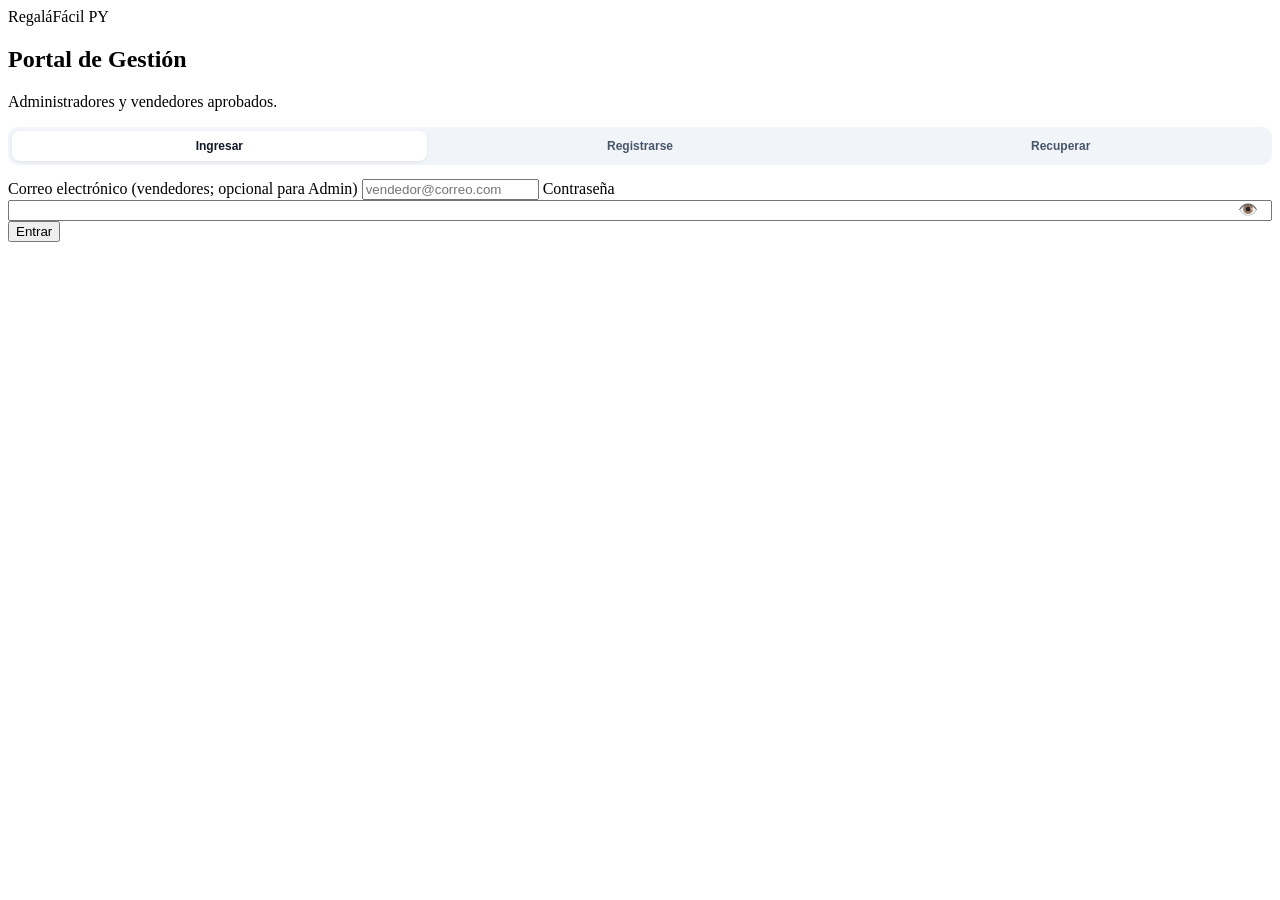
==== public/admin.html @ 680dcd23 "feat: modal de producto a pantalla completa por bloques y carga IA en 1 clic" ====
<!doctype html>
<html lang="es">
<head>
  <meta charset="utf-8" />
  <meta name="viewport" content="width=device-width, initial-scale=1" />
  <title>Admin — RegaláFácil PY</title>
  <link rel="stylesheet" href="/admin.css" />
  <style>
    /* Modal de producto a pantalla completa y por bloques */
    #productModal.sheet{width:100vw;max-width:1180px;height:94vh;max-height:94vh;margin:auto;padding:0;border-radius:16px;overflow:hidden}
    #productModal .modal-shell{display:flex;flex-direction:column;height:100%;max-height:94vh;background:#f8fafc}
    #productModal .sheet-head{padding:14px 20px;background:#fff;border-bottom:1px solid #e2e8f0;margin:0;flex-shrink:0}
    #productModal .modal-body{flex:1;overflow-y:auto;padding:16px 20px;display:grid;grid-template-columns:1fr 1fr;gap:16px;align-items:start}
    #productModal .modal-col{display:flex;flex-direction:column;gap:14px}
    #productModal .form-block{background:#fff;border:1px solid #e2e8f0;border-radius:12px;padding:14px;display:flex;flex-direction:column;gap:10px}
    #productModal .block-title{margin:0;font-size:13px;font-weight:800;text-transform:uppercase;letter-spacing:.03em;color:#334155;border-bottom:1px solid #f1f5f9;padding-bottom:6px}
    #productModal .ai-block{background:linear-gradient(180deg,#fff 0%,#f8fafc 100%);border:1px solid #cbd5e1}
    #productModal .ai-steps{margin:0;padding-left:18px;font-size:12.5px;color:#334155;line-height:1.5}
    #productModal .ai-steps li{margin-bottom:3px}
    #productModal .ai-actions-row{display:flex;gap:8px;flex-wrap:wrap;align-items:center}
    #productModal .btn-ia{background:#fff;border:1px solid #cbd5e1;color:#0f172a;text-decoration:none;display:inline-flex;align-items:center;gap:5px}
    #productModal .btn-ia:hover{background:#f1f5f9}
    #productModal .sheet-actions{padding:12px 20px;background:#fff;border-top:1px solid #e2e8f0;margin:0;flex-shrink:0}
    @media (max-width:860px){
      #productModal.sheet{width:100vw;height:100dvh;max-height:100dvh;border-radius:0}
      #productModal .modal-shell{max-height:100dvh}
      #productModal .modal-body{grid-template-columns:1fr;padding:12px}
    }
    .pass-wrap{position:relative;display:flex;align-items:center}
    .pass-wrap input{width:100%;padding-right:42px}
    .pass-toggle{position:absolute;right:8px;background:transparent;border:none;cursor:pointer;padding:4px 6px;color:#64748b;font-size:16px;line-height:1;display:flex;align-items:center;justify-content:center}
    .pass-toggle:hover{color:#0f172a}
    .bottom-nav{grid-template-columns:repeat(3,1fr)}
    .settings-card{background:var(--surface);border:1px solid var(--border);border-radius:var(--radius);padding:14px;margin-bottom:14px}
    .settings-card h3{margin:0 0 8px;font-size:1rem}
    .metrics-grid{display:grid;grid-template-columns:repeat(auto-fit,minmax(135px,1fr));gap:10px;margin-bottom:14px}
    .metric-card{background:var(--surface,#fff);border:1px solid var(--border,#e2e8f0);border-radius:12px;padding:12px}
    .metric-label{font-size:11px;font-weight:600;color:#64748b;text-transform:uppercase;letter-spacing:.03em;margin:0 0 4px}
    .metric-val{font-size:18px;font-weight:800;color:#0f172a;margin:0}
    .metric-sub{font-size:11px;color:#64748b;margin:2px 0 0}
    .leads-controls{display:flex;gap:8px;flex-wrap:wrap;align-items:center;margin-bottom:14px}
    .leads-controls input,.leads-controls select{padding:8px 10px;border:1px solid #cbd5e1;border-radius:8px;font-size:13px;background:#fff}
    .leads-controls input{flex:1;min-width:190px}
    .auth-tabs{display:grid;grid-template-columns:repeat(3,1fr);gap:6px;margin-bottom:14px;background:#f1f5f9;padding:4px;border-radius:10px}
    .auth-tab{border:none;background:transparent;padding:8px 6px;border-radius:8px;font-size:12px;font-weight:700;color:#475569;cursor:pointer}
    .auth-tab.active{background:#fff;color:#0f172a;box-shadow:0 1px 3px rgba(0,0,0,.08)}
    .ok-text{color:#15803d;font-size:13px;font-weight:600;margin:6px 0 0}
    .pending-card{border:1px solid #f59e0b;background:#fffbeb;border-radius:12px;padding:12px;margin-bottom:10px}
  </style>
</head>
<body>
  <!-- Pantalla de acceso, registro y recuperación -->
  <section id="loginView" class="login-wrap">
    <div class="login-card">
      <div class="brand-badge">RegaláFácil PY</div>
      <h1>Portal de Gestión</h1>
      <p class="muted">Administradores y vendedores aprobados.</p>

      <div class="auth-tabs" role="tablist" aria-label="Opciones de acceso">
        <button type="button" role="tab" aria-selected="true" class="auth-tab active" data-auth-mode="login">Ingresar</button>
        <button type="button" role="tab" aria-selected="false" class="auth-tab" data-auth-mode="register">Registrarse</button>
        <button type="button" role="tab" aria-selected="false" class="auth-tab" data-auth-mode="forgot">Recuperar</button>
      </div>

      <!-- 1. INICIAR SESIÓN -->
      <form id="loginForm" class="stack">
        <label class="field">
          <span>Correo electrónico (vendedores; opcional para Admin)</span>
          <input type="email" id="loginEmail" name="email" autocomplete="email" placeholder="vendedor@correo.com" />
        </label>
        <label class="field">
          <span>Contraseña</span>
          <div class="pass-wrap">
            <input type="password" id="loginPassword" name="password" autocomplete="current-password" required />
            <button type="button" class="pass-toggle" data-toggle-pass="loginPassword" aria-label="Mostrar contraseña" title="Mostrar u ocultar contraseña">👁️</button>
          </div>
        </label>
        <button type="submit" class="btn btn-primary" id="loginBtn">Entrar</button>
        <p id="loginError" class="error-text" hidden></p>
      </form>

      <!-- 2. CREAR CUENTA DE VENDEDOR (ACCESO INMEDIATO) -->
      <form id="registerForm" class="stack" hidden>
        <label class="field">
          <span>Tu nombre o nombre de tu tienda *</span>
          <input type="text" id="regName" required placeholder="Ej: Novedades del Sur" />
        </label>
        <label class="field">
          <span>Ciudad / Zona</span>
          <input type="text" id="regCity" placeholder="Ej: Villa Elisa, Asunción" />
        </label>
        <label class="field">
          <span>WhatsApp de ventas *</span>
          <input type="tel" id="regPhone" required placeholder="0981 123 456" />
        </label>
        <label class="field">
          <span>Correo electrónico *</span>
          <input type="email" id="regEmail" required placeholder="tu-correo@ejemplo.com" />
        </label>
        <label class="field">
          <span>Contraseña (mín. 6 caracteres) *</span>
          <div class="pass-wrap">
            <input type="password" id="regPassword" minlength="6" autocomplete="new-password" required />
            <button type="button" class="pass-toggle" data-toggle-pass="regPassword" aria-label="Mostrar contraseña" title="Mostrar u ocultar contraseña">👁️</button>
          </div>
        </label>
        <button type="submit" class="btn btn-primary" id="registerBtn">Crear cuenta y entrar</button>
        <p id="registerMsg" class="ok-text" hidden></p>
        <p id="registerError" class="error-text" hidden></p>
      </form>

      <!-- 3. RECUPERAR CONTRASEÑA -->
      <form id="forgotForm" class="stack" hidden>
        <p class="muted" style="margin:0;">Te enviaremos una contraseña temporal a tu correo registrado.</p>
        <label class="field">
          <span>Correo electrónico registrado *</span>
          <input type="email" id="forgotEmail" required placeholder="tu-correo@ejemplo.com" />
        </label>
        <button type="submit" class="btn btn-primary" id="forgotBtn">Enviar recuperación</button>
        <p id="forgotMsg" class="ok-text" hidden></p>
        <p id="forgotError" class="error-text" hidden></p>
      </form>
    </div>
  </section>

  <!-- Panel principal -->
  <div id="adminApp" class="admin-shell" hidden>
    <header class="topbar">
      <div>
        <strong>RegaláFácil PY</strong>
        <span id="roleBadge" class="badge-env">Admin</span>
      </div>
      <div class="topbar-actions">
        <a href="/" target="_blank" rel="noopener" class="btn btn-ghost btn-sm">Ver catálogo</a>
        <button type="button" id="logoutBtn" class="btn btn-ghost btn-sm">Salir</button>
      </div>
    </header>

    <main class="container">
      <section id="tab-products" class="tab-panel active">
        <div class="panel-head">
          <h2>Productos</h2>
          <button type="button" id="newProductBtn" class="btn btn-primary btn-sm">+ Nuevo producto</button>
        </div>

        <div class="admin-controls" style="margin-bottom: 16px; display: flex; gap: 8px; flex-wrap: wrap; align-items: center;">
          <input type="text" id="searchInput" placeholder="🔍 Buscar producto por nombre..." style="flex: 1; min-width: 220px; padding: 8px 12px; border: 1px solid #cbd5e1; border-radius: 8px; font-size: 14px; background: #fff;" />
          <div style="display: flex; gap: 6px;">
            <button type="button" id="sortByName" class="btn btn-ghost btn-sm" style="cursor: pointer; background: #f8fafc; border: 1px solid #cbd5e1;">🔤 Nombre</button>
            <button type="button" id="sortByPrice" class="btn btn-ghost btn-sm" style="cursor: pointer; background: #f8fafc; border: 1px solid #cbd5e1;">💲 Precio</button>
          </div>
        </div>

        <div id="productsList" class="cards-list"></div>
      </section>

      <section id="tab-leads" class="tab-panel">
        <div class="panel-head">
          <h2>Pedidos / Consultas</h2>
          <button type="button" id="exportLeadsBtn" class="btn btn-ghost btn-sm" style="border:1px solid #cbd5e1;background:#fff;">📊 Exportar Excel</button>
        </div>

        <div id="leadsMetrics" class="metrics-grid"></div>

        <div class="leads-controls">
          <input type="text" id="leadSearchInput" placeholder="🔍 Buscar por Ref, producto, cliente..." />
          <select id="leadSellerFilter">
            <option value="">Vendedor: Todos</option>
          </select>
          <select id="leadStatusFilter">
            <option value="">Estado: Todos</option>
            <option value="new">Nuevo</option>
            <option value="chatting">Conversando</option>
            <option value="sold">Vendido</option>
            <option value="lost">Perdido</option>
          </select>
          <select id="leadDateFilter">
            <option value="all">Fecha: Todas</option>
            <option value="today">Hoy</option>
            <option value="7d">Últimos 7 días</option>
            <option value="month">Este mes</option>
          </select>
        </div>

        <div id="leadsList" class="cards-list"></div>
      </section>

      <section id="tab-sellers" class="tab-panel">
        <div class="panel-head">
          <h2>Vendedores y Aprobaciones</h2>
          <button type="button" id="newSellerBtn" class="btn btn-primary btn-sm">+ Nuevo vendedor</button>
        </div>

        <!-- Aprobador de solicitudes pendientes (solo visible para Admin) -->
        <div id="pendingApprovalsCard" class="settings-card" hidden>
          <h3>⏳ Solicitudes pendientes de aprobación</h3>
          <div id="pendingApprovalsList"></div>
        </div>

        <form id="bizForm" class="settings-card stack">
          <h3>Datos del negocio</h3>
          <label class="field"><span>Nombre del negocio</span><input type="text" id="bizName" required /></label>
          <label class="field"><span>WhatsApp del administrador (recibe los pedidos de productos sin vendedor asignado)</span><input type="tel" id="bizPhone" required placeholder="0981 123 456" /></label>
          <button type="submit" class="btn btn-ghost btn-sm">Guardar datos</button>
          <p id="bizMsg" class="error-text" hidden></p>
        </form>
        <div id="sellersList" class="cards-list"></div>
      </section>
    </main>

    <nav class="bottom-nav" aria-label="Secciones del panel">
      <button type="button" class="nav-item active" data-tab="products">
        <span>Productos</span>
      </button>
      <button type="button" class="nav-item" data-tab="leads">
        <span>Pedidos</span>
      </button>
      <button type="button" class="nav-item" data-tab="sellers">
        <span>Vendedores</span>
      </button>
    </nav>
  </div>

  <!-- Hoja a pantalla completa para crear o editar producto -->
  <dialog id="productModal" class="sheet">
    <form id="productForm" method="dialog" class="modal-shell">
      <div class="sheet-head">
        <h3 id="productModalTitle">Nuevo producto</h3>
        <button type="button" id="closeModalBtn" class="icon-btn" aria-label="Cerrar">✕</button>
      </div>

      <input type="hidden" id="prodId" />

      <div class="modal-body">
        <!-- COLUMNA IZQUIERDA: IA + DATOS BÁSICOS -->
        <div class="modal-col">
          <!-- BLOQUE 1: CARGA ASISTIDA POR IA -->
          <div class="form-block ai-block">
            <h4 class="block-title">🤖 Carga rápida con IA (Gratis)</h4>
            <ol class="ai-steps">
              <li>Tocá <strong>Copiar prompt</strong> (se copia listo con tus datos).</li>
              <li>Abrí <strong>Gemini</strong> o <strong>ChatGPT</strong> con los botones de abajo.</li>
              <li>Pegá el texto y subí la foto (o varias fotos) de tus productos.</li>
              <li>Copiá el código que te devuelve la IA y pegalo en el cuadro de abajo.</li>
            </ol>

            <div class="ai-actions-row">
              <button type="button" id="genAiPromptBtn" class="btn btn-primary btn-sm">📋 Copiar prompt</button>
              <a href="https://gemini.google.com/app" target="_blank" rel="noopener" class="btn btn-ghost btn-sm btn-ia">✨ Abrir Gemini</a>
              <a href="https://chatgpt.com/" target="_blank" rel="noopener" class="btn btn-ghost btn-sm btn-ia">💬 Abrir ChatGPT</a>
            </div>

            <div id="aiPromptBox" hidden>
              <label class="field">
                <span>Prompt generado (copiado al portapapeles)</span>
                <textarea id="aiPromptOutput" rows="4" readonly style="font-size:11px;background:#fff;"></textarea>
              </label>
            </div>

            <label class="field">
              <span>Pegá aquí el código JSON que devolvió la IA</span>
              <textarea id="aiJsonInput" rows="3" placeholder='{"productos":[{"nombre":"...","precio":150000,...}]}' style="font-size:12px;background:#fff;"></textarea>
            </label>

            <div class="ai-actions-row" style="justify-content:space-between;">
              <div class="ai-actions-row">
                <button type="button" id="applyAiJsonBtn" class="btn btn-ghost btn-sm btn-ia">✨ Autocompletar</button>
                <button type="button" id="createAllAiJsonBtn" class="btn btn-primary btn-sm">🚀 Crear todos</button>
              </div>
              <div id="aiBatchNav" hidden style="display:flex;align-items:center;gap:6px;font-size:12px;">
                <button type="button" id="aiPrevBtn" class="btn btn-ghost btn-sm">◀</button>
                <span id="aiBatchCounter">1 / 1</span>
                <button type="button" id="aiNextBtn" class="btn btn-ghost btn-sm">▶</button>
              </div>
            </div>
            <p id="aiHelperMsg" class="muted" style="margin:0;font-size:12px;"></p>
          </div>

          <!-- BLOQUE 2: DATOS PRINCIPALES Y PRECIOS -->
          <div class="form-block">
            <h4 class="block-title">🏷️ Datos del producto y precio</h4>

            <label class="field">
              <span>Nombre del regalo *</span>
              <input type="text" id="prodName" required placeholder="Ej: Perfume Azzaro Chrome Parfum 100ml" />
            </label>

            <div class="grid-2">
              <label class="field">
                <span>Precio normal (Gs.) *</span>
                <input type="number" id="prodPrice" min="1" step="1" required placeholder="150000" />
              </label>
              <label class="field">
                <span>Precio oferta (Gs.)</span>
                <input type="number" id="prodOfferPrice" min="0" step="1" placeholder="Opcional" />
              </label>
            </div>

            <label class="field">
              <span>Oferta válida hasta</span>
              <input type="datetime-local" id="prodOfferEnds" />
              <small class="muted">Solo si cargás precio de oferta. Al vencer vuelve al precio normal solo.</small>
            </label>

            <div class="grid-2">
              <label class="field">
                <span>Categoría</span>
                <select id="prodCategory"></select>
              </label>
              <label class="field">
                <span>Estado</span>
                <select id="prodStatus">
                  <option value="active">Disponible</option>
                  <option value="paused">Agotado</option>
                </select>
              </label>
            </div>

            <div class="grid-2" id="prodOwnerRow">
              <label class="field">
                <span>Vendedor / Tienda</span>
                <select id="prodSeller"></select>
              </label>
              <label class="field">
                <span>Ciudad / Zona</span>
                <input type="text" id="prodCity" list="prodCityOptions" placeholder="Ej: Villa Elisa, Asunción..." />
                <datalist id="prodCityOptions"></datalist>
              </label>
            </div>
            <small id="prodOwnerHelp" class="muted" style="margin-top:-4px;">Los pedidos irán directo al WhatsApp del vendedor elegido.</small>
          </div>
        </div>

        <!-- COLUMNA DERECHA: DESCRIPCIÓN + FOTOS + VARIANTES -->
        <div class="modal-col">
          <!-- BLOQUE 3: DESCRIPCIÓN Y ETIQUETAS -->
          <div class="form-block">
            <h4 class="block-title">✍️ Descripción y etiquetas</h4>

            <label class="field">
              <span>Detalle corto (gancho rápido)</span>
              <input type="text" id="prodShortDetail" maxlength="90" placeholder="Ej: Concentración Parfum · 100 ml original" />
              <small class="muted">Frase corta que resalta el diferenciador clave.</small>
            </label>

            <label class="field">
              <span>Descripción comercial</span>
              <textarea id="prodDesc" rows="3" placeholder="Marca, nombre y por qué es ideal para regalar..."></textarea>
            </label>

            <div class="field">
              <span>Etiquetas (para quién / ocasión / edad)</span>
              <div id="prodTags" class="chips-wrap"></div>
            </div>
          </div>

          <!-- BLOQUE 4: FOTOS Y VARIANTES -->
          <div class="form-block">
            <h4 class="block-title">📸 Fotos y colores</h4>

            <div class="field">
              <span>Foto principal (se comprime sola)</span>
              <input type="file" id="prodImageFile" accept="image/*" />
              <div id="prodImagePreview" class="img-preview" style="margin-top: 8px;"></div>
            </div>

            <div class="field" style="background:#f8fafc; padding:10px; border-radius:8px; border:1px solid #e2e8f0;">
              <div style="display:flex; justify-content:space-between; align-items:center; margin-bottom:6px;">
                <span style="font-weight:600; font-size:13px;">Galería adicional (hasta 7 fotos)</span>
                <label class="btn btn-ghost btn-sm" style="cursor:pointer; margin:0; background:#fff; border:1px solid #cbd5e1;">
                  + Agregar fotos
                  <input type="file" id="addMoreImagesBtn" accept="image/*" multiple style="display:none;" />
                </label>
              </div>
              <div id="productImagesGallery"></div>
            </div>

            <div class="field" id="variantsContainerSection">
              <div style="display:flex; justify-content:space-between; align-items:center; margin-bottom:6px;">
                <span>Variantes de color (Opcional)</span>
                <button type="button" id="addVariantBtn" class="btn btn-ghost btn-sm">+ Agregar color</button>
              </div>
              <div id="productVariantsList" style="display:flex; flex-direction:column; gap:8px;"></div>
            </div>
          </div>
        </div>
      </div>

      <p id="productFormError" class="error-text" hidden style="padding:0 20px;margin:6px 0 0;"></p>

      <div class="sheet-actions">
        <button type="button" id="deleteProductBtn" class="btn btn-danger" hidden>Eliminar</button>
        <button type="submit" class="btn btn-primary" id="saveProductBtn">Guardar producto</button>
      </div>
    </form>
  </dialog>

  <script type="module" src="/admin.js"></script>
  <script type="module" src="/admin-sellers.js"></script>
</body>
</html>
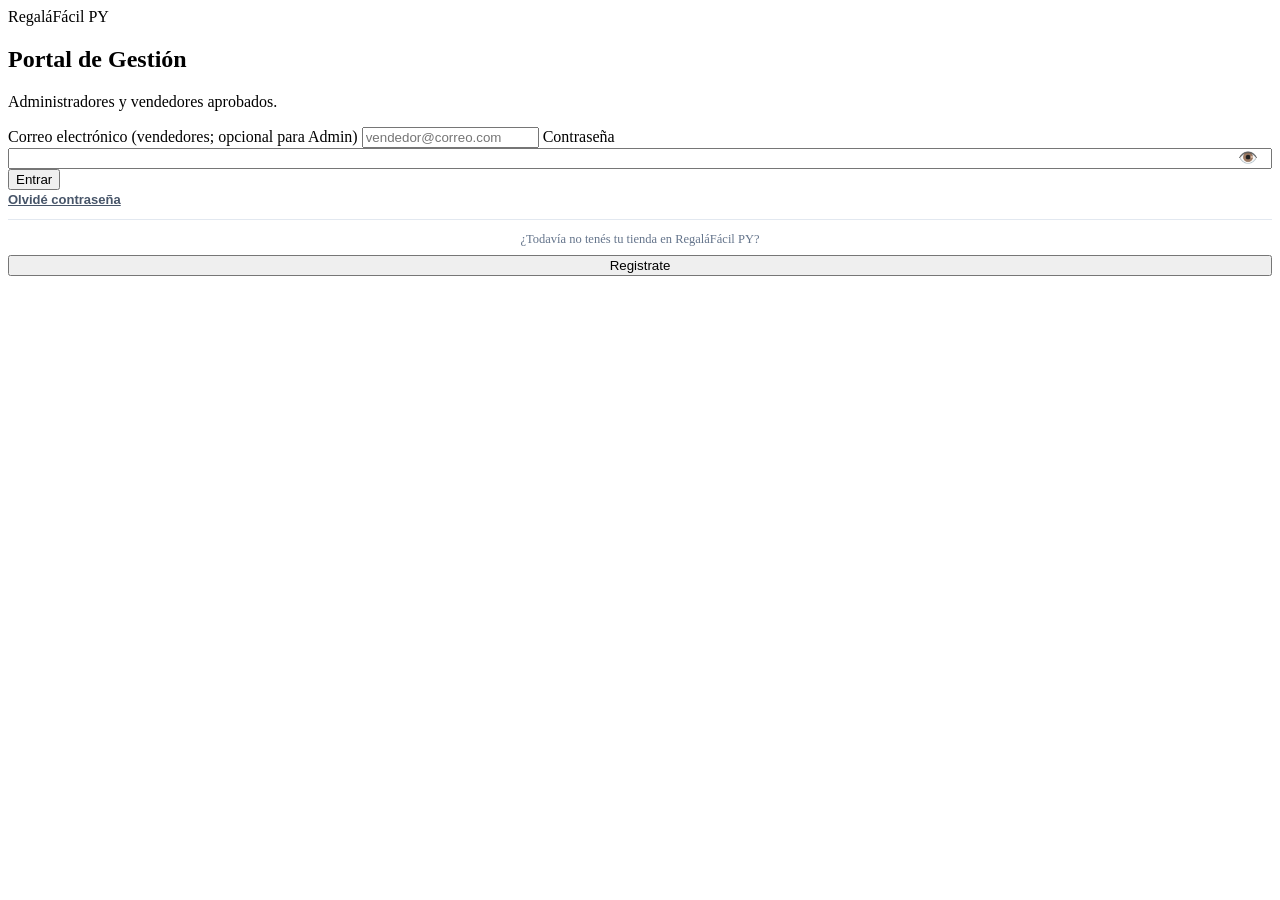
==== commit 86a471f3: "feat: flujo de recuperacion por correo y whatsapp, acceso limpio y botones de vendedor" ====
--- a/public/admin.html
+++ b/public/admin.html
@@ -41,9 +41,12 @@
     .leads-controls{display:flex;gap:8px;flex-wrap:wrap;align-items:center;margin-bottom:14px}
     .leads-controls input,.leads-controls select{padding:8px 10px;border:1px solid #cbd5e1;border-radius:8px;font-size:13px;background:#fff}
     .leads-controls input{flex:1;min-width:190px}
-    .auth-tabs{display:grid;grid-template-columns:repeat(3,1fr);gap:6px;margin-bottom:14px;background:#f1f5f9;padding:4px;border-radius:10px}
-    .auth-tab{border:none;background:transparent;padding:8px 6px;border-radius:8px;font-size:12px;font-weight:700;color:#475569;cursor:pointer}
-    .auth-tab.active{background:#fff;color:#0f172a;box-shadow:0 1px 3px rgba(0,0,0,.08)}
+    .auth-foot-links{display:flex;justify-content:space-between;align-items:center;gap:10px;margin-top:2px;font-size:13px}
+    .auth-link-btn{background:transparent;border:none;padding:0;color:#475569;font-size:13px;font-weight:600;cursor:pointer;text-decoration:underline}
+    .auth-link-btn:hover{color:#0f172a}
+    .auth-register-box{margin-top:12px;padding-top:12px;border-top:1px solid #e2e8f0;display:flex;flex-direction:column;gap:8px;text-align:center}
+    .auth-register-label{margin:0;font-size:12.5px;color:#64748b}
+    .auth-back-row{margin-top:4px;text-align:center}
     .ok-text{color:#15803d;font-size:13px;font-weight:600;margin:6px 0 0}
     .pending-card{border:1px solid #f59e0b;background:#fffbeb;border-radius:12px;padding:12px;margin-bottom:10px}
   </style>
@@ -56,12 +59,6 @@
       <h1>Portal de Gestión</h1>
       <p class="muted">Administradores y vendedores aprobados.</p>
 
-      <div class="auth-tabs" role="tablist" aria-label="Opciones de acceso">
-        <button type="button" role="tab" aria-selected="true" class="auth-tab active" data-auth-mode="login">Ingresar</button>
-        <button type="button" role="tab" aria-selected="false" class="auth-tab" data-auth-mode="register">Registrarse</button>
-        <button type="button" role="tab" aria-selected="false" class="auth-tab" data-auth-mode="forgot">Recuperar</button>
-      </div>
-
       <!-- 1. INICIAR SESIÓN -->
       <form id="loginForm" class="stack">
         <label class="field">
@@ -76,6 +73,13 @@
           </div>
         </label>
         <button type="submit" class="btn btn-primary" id="loginBtn">Entrar</button>
+        <div class="auth-foot-links">
+          <button type="button" id="openForgotBtn" class="auth-link-btn">Olvidé contraseña</button>
+        </div>
+        <div class="auth-register-box">
+          <p class="auth-register-label">¿Todavía no tenés tu tienda en RegaláFácil PY?</p>
+          <button type="button" id="openRegisterBtn" class="btn btn-ghost btn-sm">Registrate</button>
+        </div>
         <p id="loginError" class="error-text" hidden></p>
       </form>
 
@@ -107,18 +111,35 @@
         <button type="submit" class="btn btn-primary" id="registerBtn">Crear cuenta y entrar</button>
         <p id="registerMsg" class="ok-text" hidden></p>
         <p id="registerError" class="error-text" hidden></p>
+        <div class="auth-back-row">
+          <button type="button" class="auth-link-btn" data-back-login>← Volver a ingresar</button>
+        </div>
       </form>
 
-      <!-- 3. RECUPERAR CONTRASEÑA -->
+      <!-- 3. RECUPERAR CONTRASEÑA (CORREO + WHATSAPP) -->
       <form id="forgotForm" class="stack" hidden>
-        <p class="muted" style="margin:0;">Te enviaremos una contraseña temporal a tu correo registrado.</p>
+        <p class="muted" style="margin:0;">Verificá tu correo y tu WhatsApp registrados para definir una nueva contraseña.</p>
         <label class="field">
           <span>Correo electrónico registrado *</span>
           <input type="email" id="forgotEmail" required placeholder="tu-correo@ejemplo.com" />
         </label>
-        <button type="submit" class="btn btn-primary" id="forgotBtn">Enviar recuperación</button>
+        <label class="field">
+          <span>WhatsApp registrado *</span>
+          <input type="tel" id="forgotPhone" required placeholder="0981 123 456" />
+        </label>
+        <label class="field">
+          <span>Nueva contraseña (mín. 6 caracteres) *</span>
+          <div class="pass-wrap">
+            <input type="password" id="forgotPassword" minlength="6" autocomplete="new-password" required />
+            <button type="button" class="pass-toggle" data-toggle-pass="forgotPassword" aria-label="Mostrar contraseña" title="Mostrar u ocultar contraseña">👁️</button>
+          </div>
+        </label>
+        <button type="submit" class="btn btn-primary" id="forgotBtn">Cambiar contraseña</button>
         <p id="forgotMsg" class="ok-text" hidden></p>
         <p id="forgotError" class="error-text" hidden></p>
+        <div class="auth-back-row">
+          <button type="button" class="auth-link-btn" data-back-login>← Volver a ingresar</button>
+        </div>
       </form>
     </div>
   </section>
@@ -205,6 +226,10 @@
           <p id="bizMsg" class="error-text" hidden></p>
         </form>
         <div id="sellersList" class="cards-list"></div>
+        <div id="onboardingHistoryCard" class="settings-card" style="margin-top:16px;" hidden>
+          <h3>📋 Historial de onboarding de vendedores</h3>
+          <div id="onboardingHistoryList"></div>
+        </div>
       </section>
     </main>
 
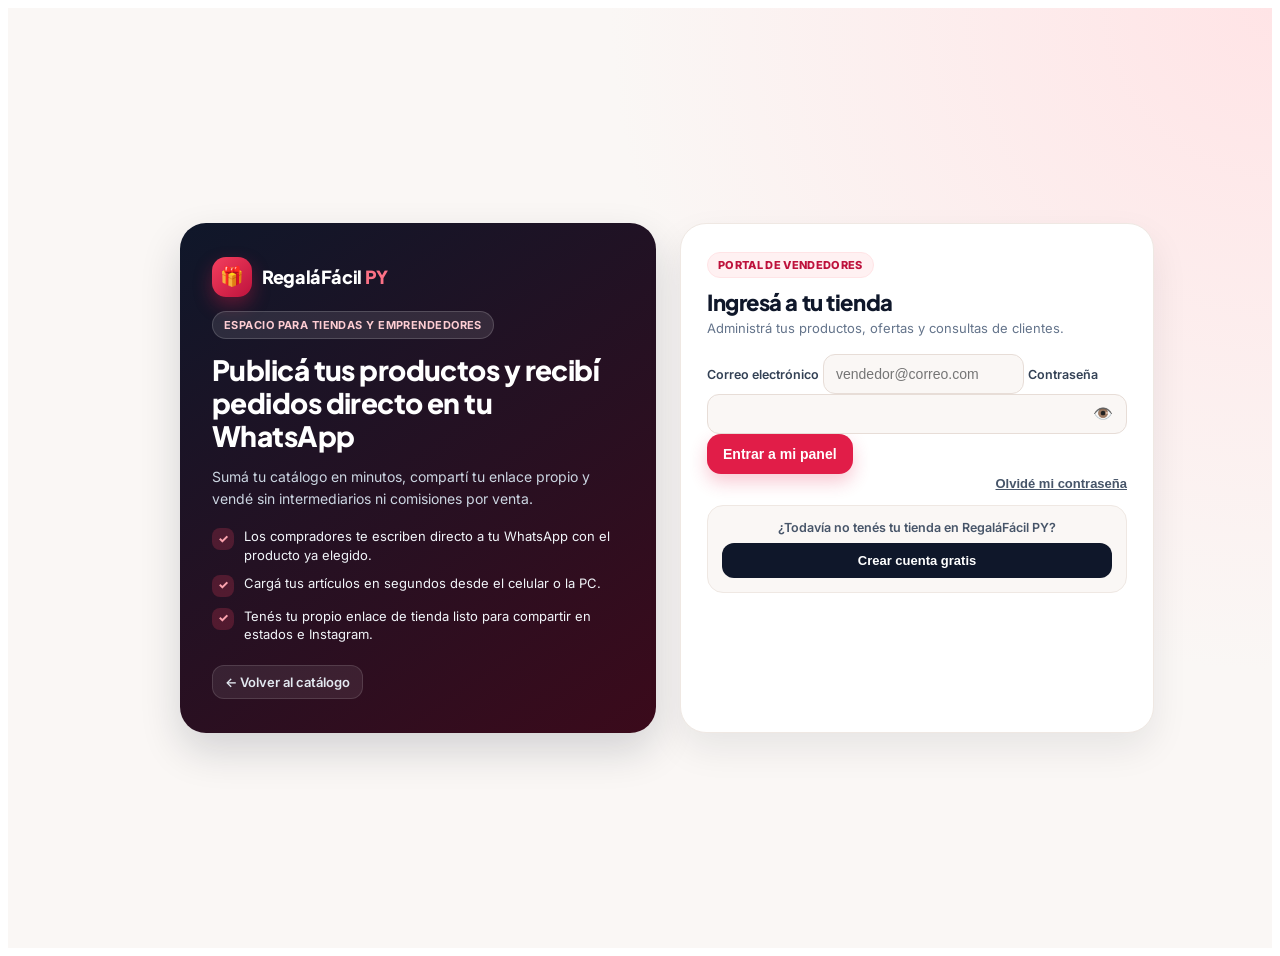
==== commit 62e35247: "style: rediseño visual de catalogo, regalito flotante y portal de vendedores" ====
--- a/public/admin.html
+++ b/public/admin.html
@@ -3,7 +3,10 @@
 <head>
   <meta charset="utf-8" />
   <meta name="viewport" content="width=device-width, initial-scale=1" />
-  <title>Admin — RegaláFácil PY</title>
+  <title>Portal de Vendedores — RegaláFácil PY</title>
+  <link rel="preconnect" href="https://fonts.googleapis.com" />
+  <link rel="preconnect" href="https://fonts.gstatic.com" crossorigin />
+  <link href="https://fonts.googleapis.com/css2?family=Inter:wght@400;500;600;700&family=Plus+Jakarta+Sans:wght@700;800&display=swap" rel="stylesheet" />
   <link rel="stylesheet" href="/admin.css" />
   <style>
     /* Modal de producto a pantalla completa y por bloques */
@@ -26,6 +29,137 @@
       #productModal .modal-shell{max-height:100dvh}
       #productModal .modal-body{grid-template-columns:1fr;padding:12px}
     }
+
+    /* Rediseño comercial del acceso para vendedores */
+    #loginView.login-wrap{
+      min-height:100dvh;
+      background:radial-gradient(circle at top right,#ffe4e6 0%,#FAF7F5 42%,#FAF7F5 100%);
+      padding:20px 16px;
+      display:flex;
+      align-items:center;
+      justify-content:center;
+      font-family:'Inter',system-ui,-apple-system,sans-serif;
+    }
+    .auth-shell{
+      width:100%;
+      max-width:920px;
+      display:grid;
+      grid-template-columns:1fr 420px;
+      gap:24px;
+      align-items:stretch;
+    }
+    .auth-hero{
+      background:linear-gradient(145deg,#0f172a 0%,#3b0a1b 100%);
+      color:#fff;
+      border-radius:26px;
+      padding:34px 32px;
+      display:flex;
+      flex-direction:column;
+      justify-content:space-between;
+      gap:22px;
+      box-shadow:0 18px 40px rgba(15,23,42,.16);
+    }
+    .auth-hero-top{display:flex;flex-direction:column;gap:14px}
+    .auth-brand-row{display:flex;align-items:center;gap:10px}
+    .auth-brand-icon{
+      width:40px;height:40px;border-radius:14px;
+      background:linear-gradient(135deg,#f43f5e,#be123c);
+      display:flex;align-items:center;justify-content:center;
+      font-size:19px;box-shadow:0 8px 18px rgba(225,29,72,.35);flex-shrink:0;
+    }
+    .auth-brand-name{
+      font-family:'Plus Jakarta Sans',sans-serif;
+      font-weight:800;font-size:18px;letter-spacing:-.02em;color:#fff;
+    }
+    .auth-brand-name span{color:#fb7185}
+    .auth-hero-pill{
+      display:inline-flex;align-items:center;gap:6px;width:fit-content;
+      background:rgba(255,255,255,.1);border:1px solid rgba(255,255,255,.16);
+      color:#fecdd3;font-size:11px;font-weight:700;letter-spacing:.04em;
+      text-transform:uppercase;padding:6px 11px;border-radius:999px;
+    }
+    .auth-hero h2{
+      margin:0;
+      font-family:'Plus Jakarta Sans',sans-serif;
+      font-size:28px;line-height:1.18;font-weight:800;letter-spacing:-.02em;color:#fff;
+    }
+    .auth-hero p{margin:0;font-size:14px;line-height:1.55;color:#cbd5e1}
+    .auth-perks{list-style:none;margin:4px 0 0;padding:0;display:flex;flex-direction:column;gap:10px}
+    .auth-perks li{
+      display:flex;align-items:flex-start;gap:10px;font-size:13px;color:#f1f5f9;line-height:1.4;
+    }
+    .auth-perk-dot{
+      width:22px;height:22px;border-radius:8px;background:rgba(244,63,94,.22);
+      color:#fda4af;display:inline-flex;align-items:center;justify-content:center;
+      font-size:12px;font-weight:800;flex-shrink:0;margin-top:1px;
+    }
+    .auth-catalog-link{
+      display:inline-flex;align-items:center;gap:6px;width:fit-content;
+      color:#e2e8f0;font-size:13px;font-weight:600;text-decoration:none;
+      padding:8px 12px;border-radius:12px;background:rgba(255,255,255,.08);
+      border:1px solid rgba(255,255,255,.12);transition:background .15s;
+    }
+    .auth-catalog-link:hover{background:rgba(255,255,255,.16);color:#fff}
+
+    #loginView .login-card{
+      width:100%;max-width:none;margin:0;
+      background:#fff;
+      border:1px solid #EFE8E3;
+      border-radius:26px;
+      padding:28px 26px;
+      box-shadow:0 16px 36px rgba(15,23,42,.08);
+    }
+    #loginView .brand-badge{
+      display:inline-flex;align-items:center;gap:6px;
+      background:#fff1f2;color:#be123c;border:1px solid #ffe4e6;
+      font-size:11px;font-weight:800;letter-spacing:.03em;text-transform:uppercase;
+      padding:5px 10px;border-radius:999px;margin-bottom:10px;
+    }
+    #loginView .login-card h1{
+      margin:0 0 4px;
+      font-family:'Plus Jakarta Sans',sans-serif;
+      font-size:22px;font-weight:800;color:#0f172a;letter-spacing:-.02em;
+    }
+    #loginView .login-card > .muted{margin:0 0 18px;font-size:13px;color:#64748b}
+    #loginView .field span{font-size:12.5px;font-weight:600;color:#334155}
+    #loginView .field input{
+      background:#FAF7F5;border:1px solid #E7DDD7;border-radius:12px;
+      padding:11px 12px;font-size:14px;color:#0f172a;transition:border-color .15s,background .15s;
+    }
+    #loginView .field input:focus{
+      outline:none;background:#fff;border-color:#e11d48;box-shadow:0 0 0 3px rgba(225,29,72,.12);
+    }
+    #loginView .btn-primary{
+      background:#e11d48;border:none;border-radius:14px;padding:12px 16px;
+      font-weight:700;font-size:14px;color:#fff;
+      box-shadow:0 8px 18px rgba(225,29,72,.24);cursor:pointer;transition:background .15s,transform .1s;
+    }
+    #loginView .btn-primary:hover{background:#be123c}
+    #loginView .btn-primary:active{transform:scale(.99)}
+    #loginView .btn-register-cta{
+      width:100%;background:#0f172a;color:#fff;border:none;border-radius:12px;
+      padding:10px 14px;font-size:13px;font-weight:700;cursor:pointer;transition:background .15s;
+    }
+    #loginView .btn-register-cta:hover{background:#1e293b}
+    .auth-foot-links{display:flex;justify-content:flex-end;align-items:center;gap:10px;margin-top:2px;font-size:13px}
+    .auth-link-btn{background:transparent;border:none;padding:0;color:#475569;font-size:13px;font-weight:600;cursor:pointer;text-decoration:underline}
+    .auth-link-btn:hover{color:#e11d48}
+    .auth-register-box{
+      margin-top:14px;padding:14px;border-radius:16px;
+      background:#FAF7F5;border:1px solid #EFE8E3;
+      display:flex;flex-direction:column;gap:8px;text-align:center;
+    }
+    .auth-register-label{margin:0;font-size:12.5px;font-weight:600;color:#475569}
+    .auth-back-row{margin-top:6px;text-align:center}
+    @media (max-width:820px){
+      #loginView.login-wrap{padding:14px 12px;align-items:flex-start}
+      .auth-shell{grid-template-columns:1fr;gap:14px;max-width:460px}
+      .auth-hero{padding:20px 18px;border-radius:20px;gap:12px}
+      .auth-hero h2{font-size:20px}
+      .auth-hero p,.auth-perks{display:none}
+      #loginView .login-card{padding:22px 18px;border-radius:20px}
+    }
+
     .pass-wrap{position:relative;display:flex;align-items:center}
     .pass-wrap input{width:100%;padding-right:42px}
     .pass-toggle{position:absolute;right:8px;background:transparent;border:none;cursor:pointer;padding:4px 6px;color:#64748b;font-size:16px;line-height:1;display:flex;align-items:center;justify-content:center}
@@ -41,12 +175,6 @@
     .leads-controls{display:flex;gap:8px;flex-wrap:wrap;align-items:center;margin-bottom:14px}
     .leads-controls input,.leads-controls select{padding:8px 10px;border:1px solid #cbd5e1;border-radius:8px;font-size:13px;background:#fff}
     .leads-controls input{flex:1;min-width:190px}
-    .auth-foot-links{display:flex;justify-content:space-between;align-items:center;gap:10px;margin-top:2px;font-size:13px}
-    .auth-link-btn{background:transparent;border:none;padding:0;color:#475569;font-size:13px;font-weight:600;cursor:pointer;text-decoration:underline}
-    .auth-link-btn:hover{color:#0f172a}
-    .auth-register-box{margin-top:12px;padding-top:12px;border-top:1px solid #e2e8f0;display:flex;flex-direction:column;gap:8px;text-align:center}
-    .auth-register-label{margin:0;font-size:12.5px;color:#64748b}
-    .auth-back-row{margin-top:4px;text-align:center}
     .ok-text{color:#15803d;font-size:13px;font-weight:600;margin:6px 0 0}
     .pending-card{border:1px solid #f59e0b;background:#fffbeb;border-radius:12px;padding:12px;margin-bottom:10px}
   </style>
@@ -54,93 +182,113 @@
 <body>
   <!-- Pantalla de acceso, registro y recuperación -->
   <section id="loginView" class="login-wrap">
-    <div class="login-card">
-      <div class="brand-badge">RegaláFácil PY</div>
-      <h1>Portal de Gestión</h1>
-      <p class="muted">Administradores y vendedores aprobados.</p>
-
-      <!-- 1. INICIAR SESIÓN -->
-      <form id="loginForm" class="stack">
-        <label class="field">
-          <span>Correo electrónico (vendedores; opcional para Admin)</span>
-          <input type="email" id="loginEmail" name="email" autocomplete="email" placeholder="vendedor@correo.com" />
-        </label>
-        <label class="field">
-          <span>Contraseña</span>
-          <div class="pass-wrap">
-            <input type="password" id="loginPassword" name="password" autocomplete="current-password" required />
-            <button type="button" class="pass-toggle" data-toggle-pass="loginPassword" aria-label="Mostrar contraseña" title="Mostrar u ocultar contraseña">👁️</button>
-          </div>
-        </label>
-        <button type="submit" class="btn btn-primary" id="loginBtn">Entrar</button>
-        <div class="auth-foot-links">
-          <button type="button" id="openForgotBtn" class="auth-link-btn">Olvidé contraseña</button>
-        </div>
-        <div class="auth-register-box">
-          <p class="auth-register-label">¿Todavía no tenés tu tienda en RegaláFácil PY?</p>
-          <button type="button" id="openRegisterBtn" class="btn btn-ghost btn-sm">Registrate</button>
-        </div>
-        <p id="loginError" class="error-text" hidden></p>
-      </form>
-
-      <!-- 2. CREAR CUENTA DE VENDEDOR (ACCESO INMEDIATO) -->
-      <form id="registerForm" class="stack" hidden>
-        <label class="field">
-          <span>Tu nombre o nombre de tu tienda *</span>
-          <input type="text" id="regName" required placeholder="Ej: Novedades del Sur" />
-        </label>
-        <label class="field">
-          <span>Ciudad / Zona</span>
-          <input type="text" id="regCity" placeholder="Ej: Villa Elisa, Asunción" />
-        </label>
-        <label class="field">
-          <span>WhatsApp de ventas *</span>
-          <input type="tel" id="regPhone" required placeholder="0981 123 456" />
-        </label>
-        <label class="field">
-          <span>Correo electrónico *</span>
-          <input type="email" id="regEmail" required placeholder="tu-correo@ejemplo.com" />
-        </label>
-        <label class="field">
-          <span>Contraseña (mín. 6 caracteres) *</span>
-          <div class="pass-wrap">
-            <input type="password" id="regPassword" minlength="6" autocomplete="new-password" required />
-            <button type="button" class="pass-toggle" data-toggle-pass="regPassword" aria-label="Mostrar contraseña" title="Mostrar u ocultar contraseña">👁️</button>
-          </div>
-        </label>
-        <button type="submit" class="btn btn-primary" id="registerBtn">Crear cuenta y entrar</button>
-        <p id="registerMsg" class="ok-text" hidden></p>
-        <p id="registerError" class="error-text" hidden></p>
-        <div class="auth-back-row">
-          <button type="button" class="auth-link-btn" data-back-login>← Volver a ingresar</button>
-        </div>
-      </form>
-
-      <!-- 3. RECUPERAR CONTRASEÑA (CORREO + WHATSAPP) -->
-      <form id="forgotForm" class="stack" hidden>
-        <p class="muted" style="margin:0;">Verificá tu correo y tu WhatsApp registrados para definir una nueva contraseña.</p>
-        <label class="field">
-          <span>Correo electrónico registrado *</span>
-          <input type="email" id="forgotEmail" required placeholder="tu-correo@ejemplo.com" />
-        </label>
-        <label class="field">
-          <span>WhatsApp registrado *</span>
-          <input type="tel" id="forgotPhone" required placeholder="0981 123 456" />
-        </label>
-        <label class="field">
-          <span>Nueva contraseña (mín. 6 caracteres) *</span>
-          <div class="pass-wrap">
-            <input type="password" id="forgotPassword" minlength="6" autocomplete="new-password" required />
-            <button type="button" class="pass-toggle" data-toggle-pass="forgotPassword" aria-label="Mostrar contraseña" title="Mostrar u ocultar contraseña">👁️</button>
-          </div>
-        </label>
-        <button type="submit" class="btn btn-primary" id="forgotBtn">Cambiar contraseña</button>
-        <p id="forgotMsg" class="ok-text" hidden></p>
-        <p id="forgotError" class="error-text" hidden></p>
-        <div class="auth-back-row">
-          <button type="button" class="auth-link-btn" data-back-login>← Volver a ingresar</button>
-        </div>
-      </form>
+    <div class="auth-shell">
+      <aside class="auth-hero">
+        <div class="auth-hero-top">
+          <div class="auth-brand-row">
+            <div class="auth-brand-icon">🎁</div>
+            <div class="auth-brand-name">RegaláFácil <span>PY</span></div>
+          </div>
+          <span class="auth-hero-pill">Espacio para tiendas y emprendedores</span>
+          <h2>Publicá tus productos y recibí pedidos directo en tu WhatsApp</h2>
+          <p>Sumá tu catálogo en minutos, compartí tu enlace propio y vendé sin intermediarios ni comisiones por venta.</p>
+          <ul class="auth-perks">
+            <li><span class="auth-perk-dot">✓</span><span>Los compradores te escriben directo a tu WhatsApp con el producto ya elegido.</span></li>
+            <li><span class="auth-perk-dot">✓</span><span>Cargá tus artículos en segundos desde el celular o la PC.</span></li>
+            <li><span class="auth-perk-dot">✓</span><span>Tenés tu propio enlace de tienda listo para compartir en estados e Instagram.</span></li>
+          </ul>
+        </div>
+        <a href="/" class="auth-catalog-link">← Volver al catálogo</a>
+      </aside>
+
+      <div class="login-card">
+        <div class="brand-badge">Portal de Vendedores</div>
+        <h1>Ingresá a tu tienda</h1>
+        <p class="muted">Administrá tus productos, ofertas y consultas de clientes.</p>
+
+        <!-- 1. INICIAR SESIÓN -->
+        <form id="loginForm" class="stack">
+          <label class="field">
+            <span>Correo electrónico</span>
+            <input type="email" id="loginEmail" name="email" autocomplete="email" placeholder="vendedor@correo.com" />
+          </label>
+          <label class="field">
+            <span>Contraseña</span>
+            <div class="pass-wrap">
+              <input type="password" id="loginPassword" name="password" autocomplete="current-password" required />
+              <button type="button" class="pass-toggle" data-toggle-pass="loginPassword" aria-label="Mostrar contraseña" title="Mostrar u ocultar contraseña">👁️</button>
+            </div>
+          </label>
+          <button type="submit" class="btn btn-primary" id="loginBtn">Entrar a mi panel</button>
+          <div class="auth-foot-links">
+            <button type="button" id="openForgotBtn" class="auth-link-btn">Olvidé mi contraseña</button>
+          </div>
+          <div class="auth-register-box">
+            <p class="auth-register-label">¿Todavía no tenés tu tienda en RegaláFácil PY?</p>
+            <button type="button" id="openRegisterBtn" class="btn-register-cta">Crear cuenta gratis</button>
+          </div>
+          <p id="loginError" class="error-text" hidden></p>
+        </form>
+
+        <!-- 2. CREAR CUENTA DE VENDEDOR (ACCESO INMEDIATO) -->
+        <form id="registerForm" class="stack" hidden>
+          <label class="field">
+            <span>Tu nombre o nombre de tu tienda *</span>
+            <input type="text" id="regName" required placeholder="Ej: Novedades del Sur" />
+          </label>
+          <label class="field">
+            <span>Ciudad / Zona</span>
+            <input type="text" id="regCity" placeholder="Ej: Villa Elisa, Asunción" />
+          </label>
+          <label class="field">
+            <span>WhatsApp de ventas *</span>
+            <input type="tel" id="regPhone" required placeholder="0981 123 456" />
+          </label>
+          <label class="field">
+            <span>Correo electrónico *</span>
+            <input type="email" id="regEmail" required placeholder="tu-correo@ejemplo.com" />
+          </label>
+          <label class="field">
+            <span>Contraseña (mín. 6 caracteres) *</span>
+            <div class="pass-wrap">
+              <input type="password" id="regPassword" minlength="6" autocomplete="new-password" required />
+              <button type="button" class="pass-toggle" data-toggle-pass="regPassword" aria-label="Mostrar contraseña" title="Mostrar u ocultar contraseña">👁️</button>
+            </div>
+          </label>
+          <button type="submit" class="btn btn-primary" id="registerBtn">Crear cuenta y entrar</button>
+          <p id="registerMsg" class="ok-text" hidden></p>
+          <p id="registerError" class="error-text" hidden></p>
+          <div class="auth-back-row">
+            <button type="button" class="auth-link-btn" data-back-login>← Ya tengo cuenta, ingresar</button>
+          </div>
+        </form>
+
+        <!-- 3. RECUPERAR CONTRASEÑA (CORREO + WHATSAPP) -->
+        <form id="forgotForm" class="stack" hidden>
+          <p class="muted" style="margin:0;">Verificá tu correo y tu WhatsApp registrados para definir una nueva contraseña al instante.</p>
+          <label class="field">
+            <span>Correo electrónico registrado *</span>
+            <input type="email" id="forgotEmail" required placeholder="tu-correo@ejemplo.com" />
+          </label>
+          <label class="field">
+            <span>WhatsApp registrado *</span>
+            <input type="tel" id="forgotPhone" required placeholder="0981 123 456" />
+          </label>
+          <label class="field">
+            <span>Nueva contraseña (mín. 6 caracteres) *</span>
+            <div class="pass-wrap">
+              <input type="password" id="forgotPassword" minlength="6" autocomplete="new-password" required />
+              <button type="button" class="pass-toggle" data-toggle-pass="forgotPassword" aria-label="Mostrar contraseña" title="Mostrar u ocultar contraseña">👁️</button>
+            </div>
+          </label>
+          <button type="submit" class="btn btn-primary" id="forgotBtn">Cambiar contraseña</button>
+          <p id="forgotMsg" class="ok-text" hidden></p>
+          <p id="forgotError" class="error-text" hidden></p>
+          <div class="auth-back-row">
+            <button type="button" class="auth-link-btn" data-back-login>← Volver a ingresar</button>
+          </div>
+        </form>
+      </div>
     </div>
   </section>
 
